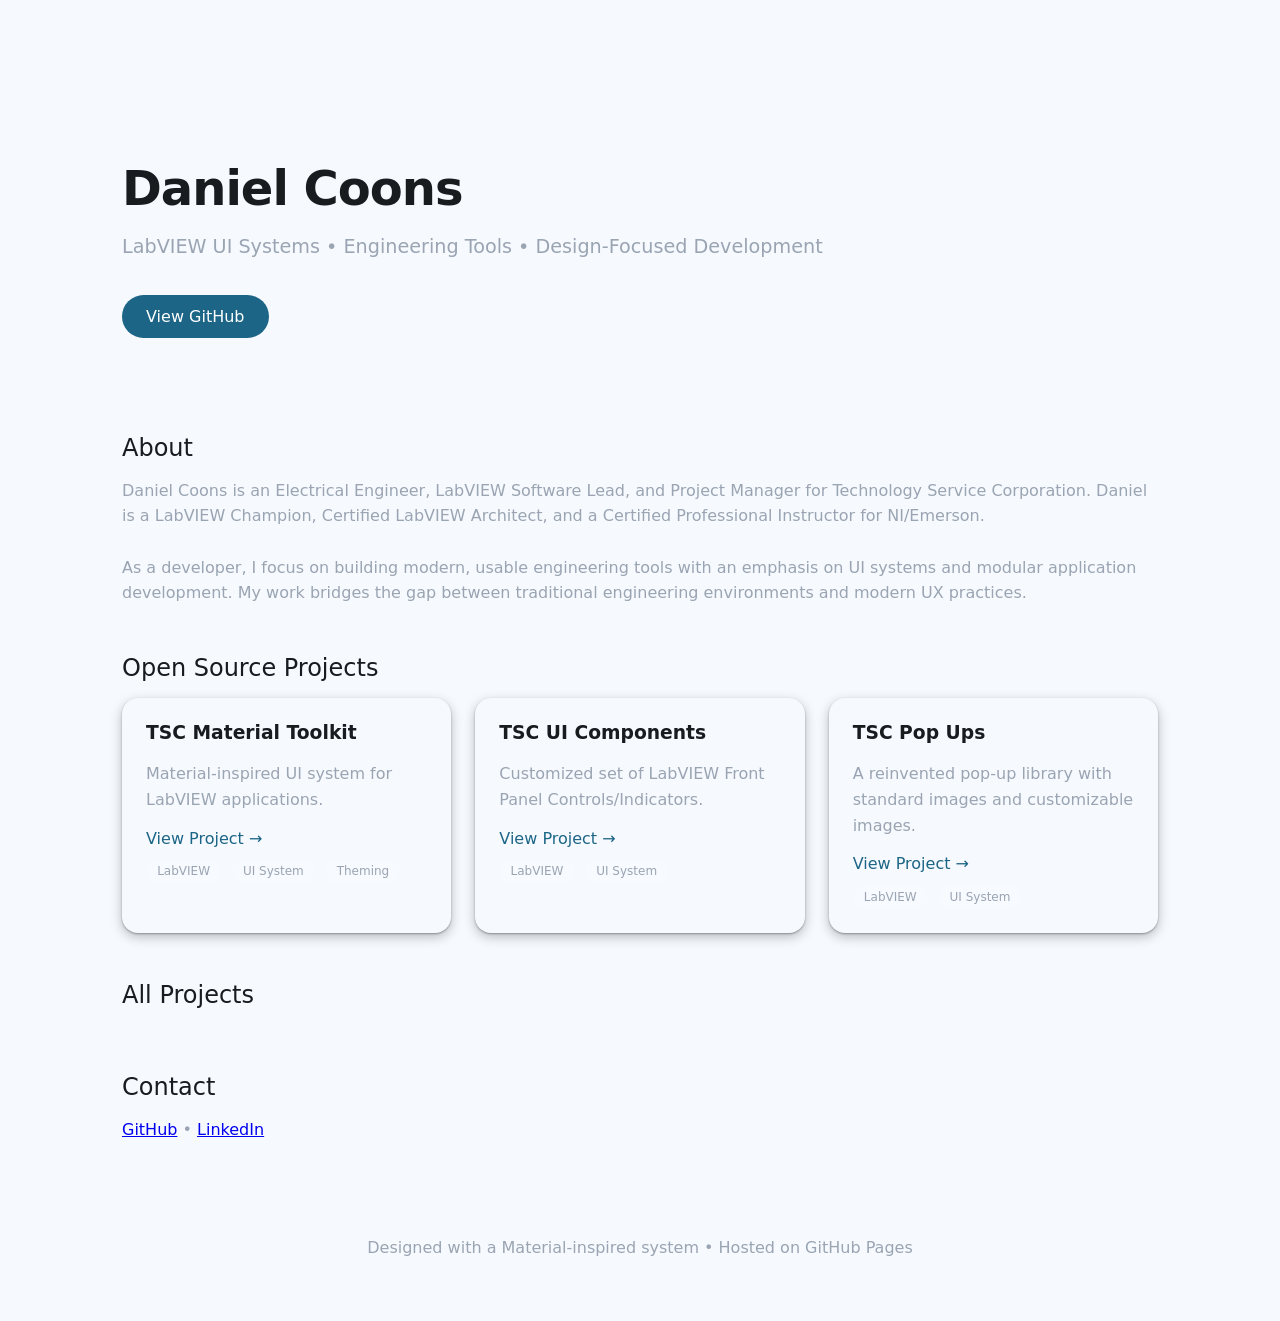
==== index.html @ a444a36c "landing page draft one" ====
<!DOCTYPE html>
<html lang="en">
<head>
  <meta charset="UTF-8" />
  <meta name="viewport" content="width=device-width, initial-scale=1.0"/>

  <title>Daniel Coons | Engineering Portfolio</title>

  <link rel="stylesheet" href="assets/css/style.css"/>
</head>
<body>
  <div class="container">

    <!-- HERO -->
    <section class="hero">
      <h1>Daniel Coons</h1>
      <p>LabVIEW UI Systems • Engineering Tools • Design-Focused Development</p>

      <div class="cta">
        <a class="button" href="https://github.com/danielcoons">View GitHub</a>
      </div>
    </section>

    <!-- ABOUT -->
    <section>
      <h2>About</h2>
      <p>
        Daniel Coons is an Electrical Engineer, LabVIEW Software Lead, and Project Manager for Technology Service Corporation.
        Daniel is a LabVIEW Champion, Certified LabVIEW Architect, and a Certified Professional Instructor for NI/Emerson.
      </br></br>
        As a developer, I focus on building modern, usable engineering tools with an emphasis on UI systems and modular application development.
        My work bridges the gap between traditional engineering environments and modern UX practices.
      </p>
    </section>

    <!-- FEATURED -->
    <section>
      <h2>Open Source Projects</h2>

      <div class="grid">

        <div class="card">
          <h3>TSC Material Toolkit</h3>
          <p>Material-inspired UI system for LabVIEW applications.</p>
          <a href="https://github.com/danielcoons/tsc-material-theme">View Project →</a>

          <div class="tags">
            <span class="chip">LabVIEW</span>
            <span class="chip">UI System</span>
            <span class="chip">Theming</span>
          </div>
        </div>

        <div class="card">
          <h3>TSC UI Components</h3>
          <p>Customized set of LabVIEW Front Panel Controls/Indicators.</p>
          <a href="https://github.com/danielcoons/tsc-ui-components">View Project →</a>

          <div class="tags">
            <span class="chip">LabVIEW</span>
            <span class="chip">UI System</span>
          </div>
        </div>

        <div class="card">
          <h3>TSC Pop Ups</h3>
          <p>A reinvented pop-up library with standard images and customizable images.</p>
          <a href="https://github.com/danielcoons/tsc-pop-up">View Project →</a>

          <div class="tags">
            <span class="chip">LabVIEW</span>
            <span class="chip">UI System</span>
          </div>
        </div>


      </div>
    </section>

    <!-- ALL REPOS -->
    <section>
      <h2>All Projects</h2>
      <div id="repos" class="grid"></div>
    </section>

    <!-- CONTACT -->
    <section>
      <h2>Contact</h2>
      <p>
        <a href="https://github.com/danielcoons">GitHub</a> •
        <a href="https://linkedin.com/in/danielcoons">LinkedIn</a>
      </p>
    </section>

    <footer>
      Designed with a Material-inspired system • Hosted on GitHub Pages
    </footer>

  </div>

  <!-- GitHub API -->
  <script src="assets/js/index.js" />

</body>
</html>
---- assets/css/style.css ----
:root {
      --primary: #1C6586;
      --onPrimary: #FFFFFF;

      --background: #F6FAFE;
      --surface: #F6FAFE;
      --surface-2: #DCE3E9;

      --text: #181C1F;
      --text-muted: #9aa4b2;

      --radius: 16px;
      --transition: 0.25s ease;
    }

    * {
      box-sizing: border-box;
    }

    body {
      margin: 0;
      font-family: system-ui, -apple-system, "Segoe UI", Roboto, sans-serif;
      background: var(--background);
      color: var(--text);
    }

    .container {
      max-width: 1100px;
      margin: auto;
      padding: 2rem;
    }

    /* HERO */

    .hero {
      padding: 5rem 0 3rem;
    }

    .hero h1 {
      font-size: 3rem;
      margin: 0;
      letter-spacing: -1px;
    }

    .hero p {
      margin-top: 1rem;
      font-size: 1.2rem;
      color: var(--text-muted);
    }

    .cta {
      margin-top: 2rem;
    }

    .button {
      display: inline-block;
      padding: 0.75rem 1.5rem;
      background: var(--primary);
      color: var(--onPrimary);
      border-radius: 999px;
      text-decoration: none;
      font-weight: 500;
      transition: var(--transition);
    }

    .button:hover {
      transform: translateY(-2px);
      box-shadow: 0 6px 20px rgba(0,0,0,0.4);
    }

    /* SECTIONS */

    section {
      margin-top: 3rem;
    }

    h2 {
      margin-bottom: 1rem;
      font-weight: 500;
    }

    p {
      color: var(--text-muted);
      line-height: 1.6;
    }

    /* CARD GRID */

    .grid {
      display: grid;
      grid-template-columns: repeat(auto-fit, minmax(260px, 1fr));
      gap: 1.5rem;
    }

    /* MATERIAL CARD */

    .card {
      background: var(--surface);
      padding: 1.5rem;
      border-radius: var(--radius);
      transition: var(--transition);
      box-shadow:
        0 1px 2px rgba(0,0,0,0.3),
        0 4px 12px rgba(0,0,0,0.25);
    }

    .card:hover {
      background: var(--surface-2);
      transform: translateY(-4px);
      box-shadow:
        0 6px 20px rgba(0,0,0,0.45);
    }

    .card h3 {
      margin-top: 0;
    }

    .card a {
      color: var(--primary);
      text-decoration: none;
      font-weight: 500;
    }

    .tags {
      margin-top: 0.75rem;
      font-size: 0.8rem;
      color: var(--text-muted);
    }

    /* CHIPS */

    .chip {
      display: inline-block;
      padding: 0.3rem 0.7rem;
      border-radius: 999px;
      background: rgba(255,255,255,0.08);
      margin-right: 0.4rem;
      font-size: 0.75rem;
    }

    /* FOOTER */

    footer {
      margin-top: 4rem;
      padding: 2rem 0;
      text-align: center;
      color: var(--text-muted);
    }

    /* Dark mode */
@media (prefers-color-scheme: dark) {
  :root {
      --primary: #6750a4;
      --onPrimary: #ffffff;

      --background: #0b0f14;
      --surface: #121821;
      --surface-2: #1a2230;

      --text: #e6edf3;
      --text-muted: #9aa4b2;
  }
}
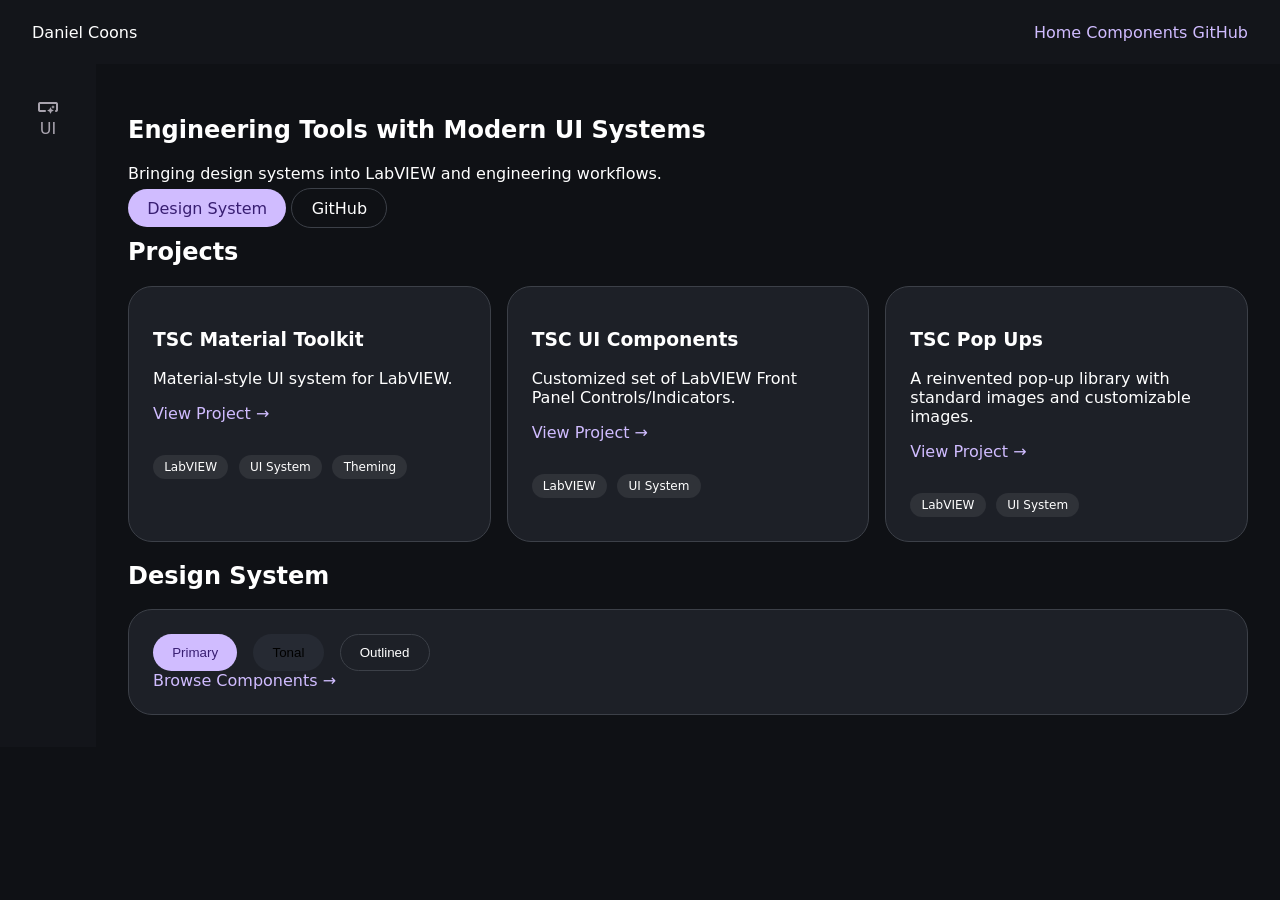
==== commit f7a5529d: "style updates for subpages" ====
--- a/index.html
+++ b/index.html
@@ -1,72 +1,75 @@
 <!DOCTYPE html>
 <html lang="en">
 <head>
-  <meta charset="UTF-8" />
-  <meta name="viewport" content="width=device-width, initial-scale=1.0"/>
+  <meta charset="UTF-8">
+  <title>Daniel Coons | Engineering Systems</title>
 
-  <title>Daniel Coons | Engineering Portfolio</title>
+  <link rel="stylesheet" href="./assets/css/styles.css">
+  <link href="https://fonts.googleapis.com/css2?family=Material+Symbols+Rounded" rel="stylesheet" />
+</head>
 
-  <link rel="stylesheet" href="assets/css/style.css"/>
-</head>
 <body>
-  <div class="container">
+
+<header class="top-bar">
+  <span class="title">Daniel Coons</span>
+  <nav>
+    <a href="./index.html">Home</a>
+    <a href="./components/buttons.html">Components</a>
+    <a href="https://github.com/danielcoons">GitHub</a>
+  </nav>
+</header>
+
+<div class="app">
+
+  <aside class="nav-rail">
+    <a href="./components/buttons.html" class="nav-item">
+      <span class="material-symbols-rounded">smart_button</span>
+      <span class="label">UI</span>
+    </a>
+  </aside>
+
+  <main class="content">
 
     <!-- HERO -->
     <section class="hero">
-      <h1>Daniel Coons</h1>
-      <p>LabVIEW UI Systems • Engineering Tools • Design-Focused Development</p>
+      <h1>Engineering Tools with Modern UI Systems</h1>
+      <p>Bringing design systems into LabVIEW and engineering workflows.</p>
 
-      <div class="cta">
-        <a class="button" href="https://github.com/danielcoons">View GitHub</a>
+      <div class="cta-row">
+        <a href="./components/buttons.html" class="btn filled">Design System</a>
+        <a href="https://github.com/danielcoons" class="btn outlined">GitHub</a>
       </div>
     </section>
 
-    <!-- ABOUT -->
+    <!-- PROJECTS -->
     <section>
-      <h2>About</h2>
-      <p>
-        Daniel Coons is an Electrical Engineer, LabVIEW Software Lead, and Project Manager for Technology Service Corporation.
-        Daniel is a LabVIEW Champion, Certified LabVIEW Architect, and a Certified Professional Instructor for NI/Emerson.
-      </br></br>
-        As a developer, I focus on building modern, usable engineering tools with an emphasis on UI systems and modular application development.
-        My work bridges the gap between traditional engineering environments and modern UX practices.
-      </p>
-    </section>
-
-    <!-- FEATURED -->
-    <section>
-      <h2>Open Source Projects</h2>
+      <h2>Projects</h2>
 
       <div class="grid">
 
         <div class="card">
           <h3>TSC Material Toolkit</h3>
-          <p>Material-inspired UI system for LabVIEW applications.</p>
-          <a href="https://github.com/danielcoons/tsc-material-theme">View Project →</a>
-
-          <div class="tags">
+          <p>Material-style UI system for LabVIEW.</p>
+          <a href="./projects/sample-project.html">View Project →</a>
+                    <div class="tags">
             <span class="chip">LabVIEW</span>
             <span class="chip">UI System</span>
             <span class="chip">Theming</span>
           </div>
         </div>
-
         <div class="card">
           <h3>TSC UI Components</h3>
           <p>Customized set of LabVIEW Front Panel Controls/Indicators.</p>
           <a href="https://github.com/danielcoons/tsc-ui-components">View Project →</a>
-
           <div class="tags">
             <span class="chip">LabVIEW</span>
             <span class="chip">UI System</span>
           </div>
         </div>
-
         <div class="card">
           <h3>TSC Pop Ups</h3>
           <p>A reinvented pop-up library with standard images and customizable images.</p>
           <a href="https://github.com/danielcoons/tsc-pop-up">View Project →</a>
-
           <div class="tags">
             <span class="chip">LabVIEW</span>
             <span class="chip">UI System</span>
@@ -77,29 +80,26 @@
       </div>
     </section>
 
-    <!-- ALL REPOS -->
+    <!-- DESIGN SYSTEM PREVIEW -->
     <section>
-      <h2>All Projects</h2>
-      <div id="repos" class="grid"></div>
+      <h2>Design System</h2>
+
+      <div class="card">
+        <div class="demo-row">
+          <button class="btn filled">Primary</button>
+          <button class="btn tonal">Tonal</button>
+          <button class="btn outlined">Outlined</button>
+        </div>
+
+        <a href="./components/buttons.html">Browse Components →</a>
+      </div>
     </section>
 
-    <!-- CONTACT -->
-    <section>
-      <h2>Contact</h2>
-      <p>
-        <a href="https://github.com/danielcoons">GitHub</a> •
-        <a href="https://linkedin.com/in/danielcoons">LinkedIn</a>
-      </p>
-    </section>
+  </main>
 
-    <footer>
-      Designed with a Material-inspired system • Hosted on GitHub Pages
-    </footer>
+</div>
 
-  </div>
-
-  <!-- GitHub API -->
-  <script src="assets/js/index.js" />
+<script src="./assets/js/main.js"></script>
 
 </body>
 </html>
--- a/assets/css/styles.css
+++ b/assets/css/styles.css
@@ -0,0 +1,208 @@
+:root {
+  --primary: #d0bcff;
+  --on-primary: #381e72;
+
+  --background: #0f1115;
+  --surface: #13151a;
+  --surface-container: #1d2027;
+  --surface-container-high: #262a33;
+
+  --outline: #3c4048;
+
+  --radius: 24px;
+}
+
+body {
+  margin: 0;
+  font-family: system-ui;
+  background: var(--background);
+  color: white;
+}
+
+/* TOP BAR */
+
+.top-bar {
+  height: 64px;
+  display: flex;
+  align-items: center;
+  justify-content: space-between;
+  padding: 0 2rem;
+  background: var(--surface);
+}
+
+/* LAYOUT */
+
+.app {
+  display: flex;
+}
+
+/* NAV RAIL */
+
+.nav-rail {
+  width: 96px;
+  background: var(--surface);
+  display: flex;
+  flex-direction: column;
+  align-items: center;
+  padding-top: 1rem;
+}
+
+.nav-item {
+  width: 72px;
+  height: 72px;
+  display: flex;
+  flex-direction: column;
+  align-items: center;
+  justify-content: center;
+  text-decoration: none;
+  color: #aaa;
+}
+
+.nav-item.active {
+  color: var(--primary);
+}
+
+/* CONTENT */
+
+.content {
+  flex: 1;
+  padding: 2rem;
+}
+
+/* HERO */
+
+.hero {
+  max-width: 600px;
+}
+
+/* GRID */
+
+.grid {
+  display: grid;
+  grid-template-columns: repeat(auto-fit, minmax(250px, 1fr));
+  gap: 1rem;
+}
+
+/* CARD */
+
+.card {
+  background: var(--surface-container);
+  padding: 1.5rem;
+  border-radius: var(--radius);
+  border: 1px solid var(--outline);
+}
+
+.tags {
+    margin-top: 2rem;
+    font-size: 0.8rem;
+    color: var(--text-muted);
+}
+/* CHIPS */
+.chip {
+    display: inline-block;
+    padding: 0.3rem 0.7rem;
+    border-radius: 999px;
+    background: rgba(255,255,255,0.08);
+    margin-right: 0.4rem;
+    font-size: 0.75rem;
+}
+
+/* BUTTONS */
+
+.btn {
+  padding: 0.6rem 1.2rem;
+  border-radius: 999px;
+  border: none;
+  cursor: pointer;
+}
+
+.btn.filled {
+  background: var(--primary);
+  color: var(--on-primary);
+}
+
+.btn.tonal {
+  background: var(--surface-container-high);
+}
+
+.btn.outlined {
+  border: 1px solid var(--outline);
+  background: transparent;
+  color: white;
+}
+
+.btn.text {
+  background: none;
+  color: var(--primary);
+}
+
+/* DEMO */
+
+.demo-row {
+  display: flex;
+  gap: 1rem;
+}
+
+/* COMPONENT BLOCK */
+
+.component-block {
+  background: var(--surface-container);
+  padding: 1.5rem;
+  border-radius: var(--radius);
+  margin-top: 1rem;
+}
+
+/* PROJECT */
+
+.project-section {
+  margin-top: 2rem;
+}
+
+/* =========================
+   MATERIAL 3 LINKS
+========================= */
+
+a {
+  color: var(--primary);
+  text-decoration: none;
+  font-weight: 500;
+  transition: color 0.2s ease, opacity 0.2s ease;
+}
+
+/* Hover state */
+a:hover {
+  color: #e0d4ff;
+  text-decoration: underline;
+  text-underline-offset: 3px;
+}
+
+/* Active / click state */
+a:active {
+  opacity: 0.7;
+}
+
+/* Visited links (keeps things consistent in dark UI) */
+a:visited {
+  color: var(--primary);
+  opacity: 0.9;
+}
+
+/* =========================
+   NAV LINKS (override general link styling)
+========================= */
+
+.nav-item {
+  color: #a8a3ae;
+  text-decoration: none;
+}
+
+.nav-item:hover {
+  color: white;
+  text-decoration: none;
+}
+
+/* Active nav state */
+.nav-item.active {
+  color: var(--primary);
+}
+
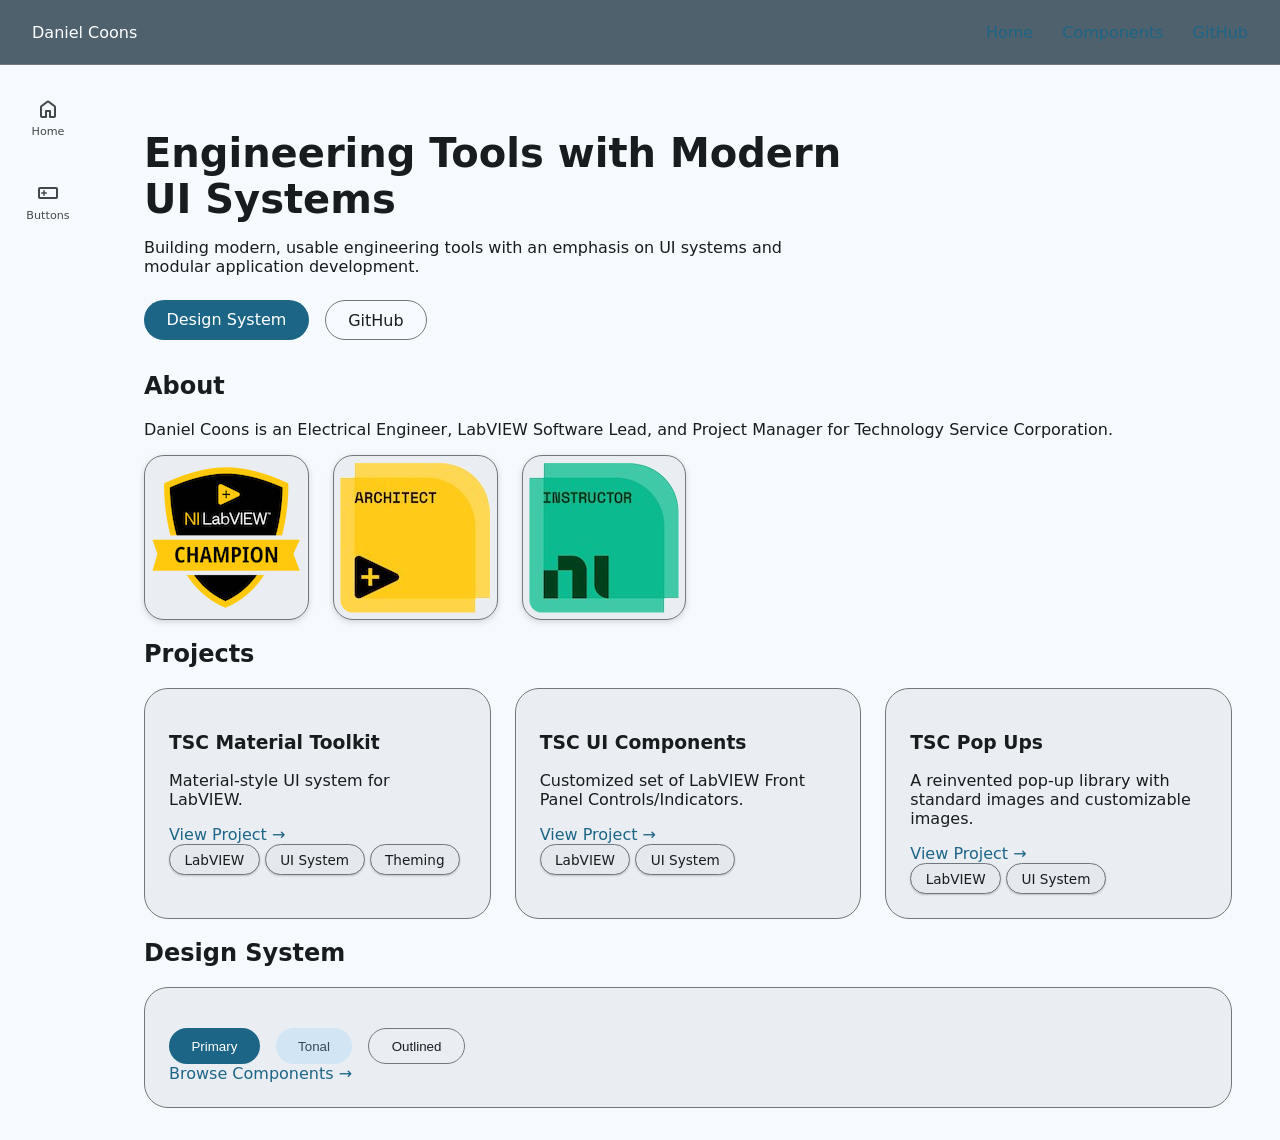
==== commit 0c7190a7: "updated content at high-level" ====
--- a/index.html
+++ b/index.html
@@ -22,9 +22,15 @@
 <div class="app">
 
   <aside class="nav-rail">
+
+    <a href="./index.html" class="nav-item">
+      <span class="material-symbols-rounded">home</span>
+      <span class="label">Home</span>
+    </a>
+
     <a href="./components/buttons.html" class="nav-item">
-      <span class="material-symbols-rounded">smart_button</span>
-      <span class="label">UI</span>
+      <span class="material-symbols-rounded">buttons_alt</span>
+      <span class="label">Buttons</span>
     </a>
   </aside>
 
@@ -33,11 +39,24 @@
     <!-- HERO -->
     <section class="hero">
       <h1>Engineering Tools with Modern UI Systems</h1>
-      <p>Bringing design systems into LabVIEW and engineering workflows.</p>
+      <p>Building modern, usable engineering tools with an emphasis on UI systems and modular application development.</p>
 
       <div class="cta-row">
         <a href="./components/buttons.html" class="btn filled">Design System</a>
         <a href="https://github.com/danielcoons" class="btn outlined">GitHub</a>
+      </div>
+    </section>
+    <!-- ABOUT -->    
+    <section>
+      <h2>About</h2>
+      <p>
+        Daniel Coons is an Electrical Engineer, LabVIEW Software Lead, and Project Manager for Technology Service Corporation.
+      </p>  
+      
+      <div class="credential-row">
+        <img src="./assets/images/labview-champion.png" alt="LabVIEW Champion" class="credential-image">
+        <img src="./assets/images/certified-labview-architect.png" alt="Certified LabVIEW Architect" class="credential-image">
+        <img src="./assets/images/ni-certified-professional-instructor.png" alt="NI Certified Professional Instructor" class="credential-image">
       </div>
     </section>
 
--- a/assets/css/styles.css
+++ b/assets/css/styles.css
@@ -1,25 +1,130 @@
+/* =========================
+   MATERIAL THEME (AUTO LIGHT/DARK)
+========================= */
+
+/* LIGHT THEME */
 :root {
-  --primary: #d0bcff;
-  --on-primary: #381e72;
-
-  --background: #0f1115;
-  --surface: #13151a;
-  --surface-container: #1d2027;
-  --surface-container-high: #262a33;
-
-  --outline: #3c4048;
-
+
+  /* Primary */
+  --primary: #1C6586;
+  --on-primary: #FFFFFF;
+  --primary-container: #C4E7FF;
+  --on-primary-container: #004C69;
+
+  /* Secondary */
+  --secondary: #4E616D;
+  --on-secondary: #FFFFFF;
+  --secondary-container: #D1E5F4;
+  --on-secondary-container: #374955;
+
+  /* Tertiary */
+  --tertiary: #586421;
+  --on-tertiary: #FFFFFF;
+
+  /* Background / Surface */
+  --background: #F6FAFE;
+  --on-background: #181C1F;
+
+  --surface: #F6FAFE;
+  --on-surface: #181C1F;
+
+  --surface-variant: #DCE3E9;
+  --on-surface-variant: #41484D;
+
+  --surface-container: #EAEEF3;
+  --surface-container-high: #E5E8ED;
+
+  /* Outline */
+  --outline: #71787D;
+
+  /* Shape */
   --radius: 24px;
-}
+
+  /* Motion */
+  --transition: 0.2s cubic-bezier(0.2, 0, 0, 1);
+}
+
+/* DARK THEME */
+@media (prefers-color-scheme: dark) {
+  :root {
+
+    --primary: #90CEF3;
+    --on-primary: #00354A;
+    --primary-container: #004C69;
+    --on-primary-container: #C4E7FF;
+
+    --secondary: #B5C9D7;
+    --on-secondary: #20333E;
+    --secondary-container: #374955;
+    --on-secondary-container: #D1E5F4;
+
+    --tertiary: #BFCE7E;
+    --on-tertiary: #2B3400;
+
+    --background: #0F1417;
+    --on-background: #DFE3E7;
+
+    --surface: #0F1417;
+    --on-surface: #DFE3E7;
+
+    --surface-variant: #41484D;
+    --on-surface-variant: #C0C7CD;
+
+    --surface-container: #1C2023;
+    --surface-container-high: #262B2E;
+
+    --outline: #8B9297;
+  }
+}
+
+/* =========================
+   BASE
+========================= */
 
 body {
   margin: 0;
-  font-family: system-ui;
+  font-family: system-ui, -apple-system, sans-serif;
   background: var(--background);
-  color: white;
-}
-
-/* TOP BAR */
+  color: var(--on-background);
+}
+
+/* =========================
+   LINKS
+========================= */
+
+a {
+  color: var(--primary);
+  text-decoration: none;
+  font-weight: 500;
+  position: relative;
+  transition: color var(--transition);
+}
+
+a:hover {
+  color: var(--on-primary-container);
+}
+
+/* Underline animation */
+a::after {
+  content: "";
+  position: absolute;
+  left: 0;
+  bottom: -2px;
+  width: 100%;
+  height: 1px;
+  background: var(--primary);
+  transform: scaleX(0);
+  transform-origin: left;
+  transition: transform var(--transition);
+}
+
+a:hover::after {
+  transform: scaleX(1);
+}
+
+/* =========================
+   TOP BAR
+========================= */
 
 .top-bar {
   height: 64px;
@@ -27,16 +132,26 @@
   align-items: center;
   justify-content: space-between;
   padding: 0 2rem;
-  background: var(--surface);
-}
-
-/* LAYOUT */
+  background: var(--secondary);
+  color: var(--on-secondary);
+  border-bottom: 1px solid var(--outline);
+}
+
+.top-bar nav a {
+  margin-left: 1.5rem;
+}
+
+/* =========================
+   LAYOUT
+========================= */
 
 .app {
   display: flex;
 }
 
-/* NAV RAIL */
+/* =========================
+   NAV RAIL
+========================= */
 
 .nav-rail {
   width: 96px;
@@ -45,164 +160,325 @@
   flex-direction: column;
   align-items: center;
   padding-top: 1rem;
+  gap: 0.75rem;
 }
 
 .nav-item {
   width: 72px;
   height: 72px;
+  border-radius: 24px;
   display: flex;
   flex-direction: column;
   align-items: center;
   justify-content: center;
   text-decoration: none;
-  color: #aaa;
+  color: var(--on-surface-variant);
+  position: relative;
+  transition: var(--transition);
+}
+
+.nav-item:hover {
+  color: var(--on-surface);
 }
 
 .nav-item.active {
-  color: var(--primary);
-}
-
-/* CONTENT */
+  color: var(--on-primary);
+}
+
+.nav-item.active::before {
+  content: "";
+  position: absolute;
+  width: 56px;
+  height: 32px;
+  border-radius: 999px;
+  background: var(--primary);
+  z-index: -1;
+}
+
+/* ICONS */
+
+.material-symbols-rounded {
+  font-size: 24px;
+  line-height: 1;
+}
+
+/* LABEL */
+
+.nav-item .label {
+  font-size: 0.7rem;
+  margin-top: 4px;
+}
+
+/* =========================
+   CONTENT
+========================= */
 
 .content {
   flex: 1;
-  padding: 2rem;
-}
-
-/* HERO */
+  padding: 2rem 3rem;
+}
+
+/* =========================
+   HERO
+========================= */
 
 .hero {
-  max-width: 600px;
-}
-
-/* GRID */
+  max-width: 700px;
+  margin-bottom: 2rem;
+}
+
+.hero h1 {
+  font-size: 2.5rem;
+  margin-bottom: 1rem;
+}
+
+/* =========================
+   GRID
+========================= */
 
 .grid {
   display: grid;
-  grid-template-columns: repeat(auto-fit, minmax(250px, 1fr));
-  gap: 1rem;
-}
-
-/* CARD */
+  grid-template-columns: repeat(auto-fit, minmax(260px, 1fr));
+  gap: 1.5rem;
+}
+
+/* =========================
+   CARDS
+========================= */
 
 .card {
   background: var(--surface-container);
+  border: 1px solid var(--outline);
+  border-radius: var(--radius);
   padding: 1.5rem;
-  border-radius: var(--radius);
-  border: 1px solid var(--outline);
-}
-
-.tags {
-    margin-top: 2rem;
-    font-size: 0.8rem;
-    color: var(--text-muted);
-}
-/* CHIPS */
+  transition: var(--transition);
+}
+
+.card:hover {
+  background: var(--surface-container-high);
+}
+
+/* =========================
+   CHIPS (FLOATING / M3 STYLE)
+========================= */
+
 .chip {
-    display: inline-block;
-    padding: 0.3rem 0.7rem;
-    border-radius: 999px;
-    background: rgba(255,255,255,0.08);
-    margin-right: 0.4rem;
-    font-size: 0.75rem;
-}
-
-/* BUTTONS */
+  display: inline-flex;
+  align-items: center;
+  gap: 0.4rem;
+
+  padding: 0.4rem 0.9rem;
+  border-radius: 999px;
+
+  background: var(--surface-container-high);
+  color: var(--on-surface);
+
+  border: 1px solid var(--outline);
+
+  font-size: 0.85rem;
+  font-weight: 500;
+
+  cursor: default;
+
+  /* FLOAT BASE */
+  box-shadow: 0 1px 2px rgba(0,0,0,0.2);
+
+  transition:
+    transform var(--transition),
+    box-shadow var(--transition),
+    background var(--transition);
+}
+
+/* HOVER = LIFT */
+.chip:hover {
+  transform: translateY(-2px);
+
+  box-shadow:
+    0 4px 10px rgba(0,0,0,0.25),
+    0 1px 3px rgba(0,0,0,0.2);
+}
+
+/* ACTIVE (pressed) */
+.chip:active {
+  transform: translateY(0);
+
+  box-shadow: 0 1px 2px rgba(0,0,0,0.2);
+}
+
+/* SELECTED CHIP */
+
+.chip.selected {
+  background: var(--primary-container);
+  color: var(--on-primary-container);
+  border: none;
+
+  box-shadow: 0 2px 6px rgba(0,0,0,0.25);
+}
+
+.chip.selected:hover {
+  box-shadow:
+    0 6px 14px rgba(0,0,0,0.3),
+    0 2px 6px rgba(0,0,0,0.2);
+}
+
+
+/* =========================
+   BUTTONS (M3 STYLE)
+========================= */
 
 .btn {
-  padding: 0.6rem 1.2rem;
   border-radius: 999px;
+  padding: 0.6rem 1.4rem;
   border: none;
   cursor: pointer;
-}
-
+  font-weight: 500;
+  position: relative;
+  overflow: hidden;
+}
+
+/* Filled */
 .btn.filled {
   background: var(--primary);
   color: var(--on-primary);
 }
 
+/* Tonal */
 .btn.tonal {
-  background: var(--surface-container-high);
-}
-
+  background: var(--secondary-container);
+  color: var(--on-secondary-container);
+}
+
+/* Outlined */
 .btn.outlined {
   border: 1px solid var(--outline);
   background: transparent;
-  color: white;
-}
-
+  color: var(--on-surface);
+}
+
+/* Text */
 .btn.text {
-  background: none;
+  background: transparent;
   color: var(--primary);
 }
 
-/* DEMO */
+/* Hover state layer */
+.btn::after {
+  content: "";
+  position: absolute;
+  inset: 0;
+  background: currentColor;
+  opacity: 0;
+  transition: var(--transition);
+}
+
+.btn:hover::after {
+  opacity: 0.08;
+}
+
+/* =========================
+   DEMO ROW
+========================= */
 
 .demo-row {
   display: flex;
   gap: 1rem;
-}
-
-/* COMPONENT BLOCK */
+  margin-top: 1rem;
+  flex-wrap: wrap;
+}
+
+/* =========================
+   COMPONENT BLOCK
+========================= */
 
 .component-block {
   background: var(--surface-container);
+  border-radius: var(--radius);
   padding: 1.5rem;
-  border-radius: var(--radius);
   margin-top: 1rem;
-}
-
-/* PROJECT */
+  border: 1px solid var(--outline);
+}
+
+/* =========================
+   PROJECT PAGE
+========================= */
+
+.project-hero {
+  margin-bottom: 2rem;
+}
 
 .project-section {
-  margin-top: 2rem;
-}
-
-/* =========================
-   MATERIAL 3 LINKS
-========================= */
-
-a {
-  color: var(--primary);
-  text-decoration: none;
-  font-weight: 500;
-  transition: color 0.2s ease, opacity 0.2s ease;
-}
-
-/* Hover state */
-a:hover {
-  color: #e0d4ff;
-  text-decoration: underline;
-  text-underline-offset: 3px;
-}
-
-/* Active / click state */
-a:active {
-  opacity: 0.7;
-}
-
-/* Visited links (keeps things consistent in dark UI) */
-a:visited {
-  color: var(--primary);
-  opacity: 0.9;
-}
-
-/* =========================
-   NAV LINKS (override general link styling)
-========================= */
-
-.nav-item {
-  color: #a8a3ae;
-  text-decoration: none;
-}
-
-.nav-item:hover {
-  color: white;
-  text-decoration: none;
-}
-
-/* Active nav state */
-.nav-item.active {
-  color: var(--primary);
-}
-
+  margin-top: 2.5rem;
+}
+
+/* =========================
+   CTA ROW
+========================= */
+
+.cta-row {
+  margin-top: 1.5rem;
+  display: flex;
+  gap: 1rem;
+}
+
+/* =========================
+   CODE BLOCKS
+========================= */
+
+pre {
+  background: var(--surface-container-high);
+  padding: 1rem;
+  border-radius: 16px;
+  overflow-x: auto;
+  margin-top: 1rem;
+  border: 1px solid var(--outline);
+}
+/* =========================
+   CREDENTIAL IMAGES
+========================= */
+
+/* Container (wrap your 3 images in this) */
+.credential-row {
+  display: flex;
+  gap: 1.5rem;
+  flex-wrap: wrap;
+  margin-top: 1rem;
+}
+
+/* Image styling */
+.credential-image {
+  width: 150px;
+  height: 150px;
+  object-fit: cover;
+
+  border-radius: 20px;
+
+  background: var(--surface-container);
+  border: 1px solid var(--outline);
+
+  padding: 0.4rem;
+
+  /* subtle elevation */
+  box-shadow: 0 2px 6px rgba(0,0,0,0.15);
+
+  transition:
+    transform var(--transition),
+    box-shadow var(--transition),
+    border-color var(--transition);
+}
+
+/* Hover = lift */
+.credential-image:hover {
+  transform: translateY(-4px);
+
+  box-shadow:
+    0 8px 18px rgba(0,0,0,0.25),
+    0 2px 6px rgba(0,0,0,0.2);
+
+  border-color: var(--primary);
+}
+
+/* Optional: focus (keyboard accessibility) */
+.credential-image:focus {
+  outline: 2px solid var(--primary);
+  outline-offset: 2px;
+}
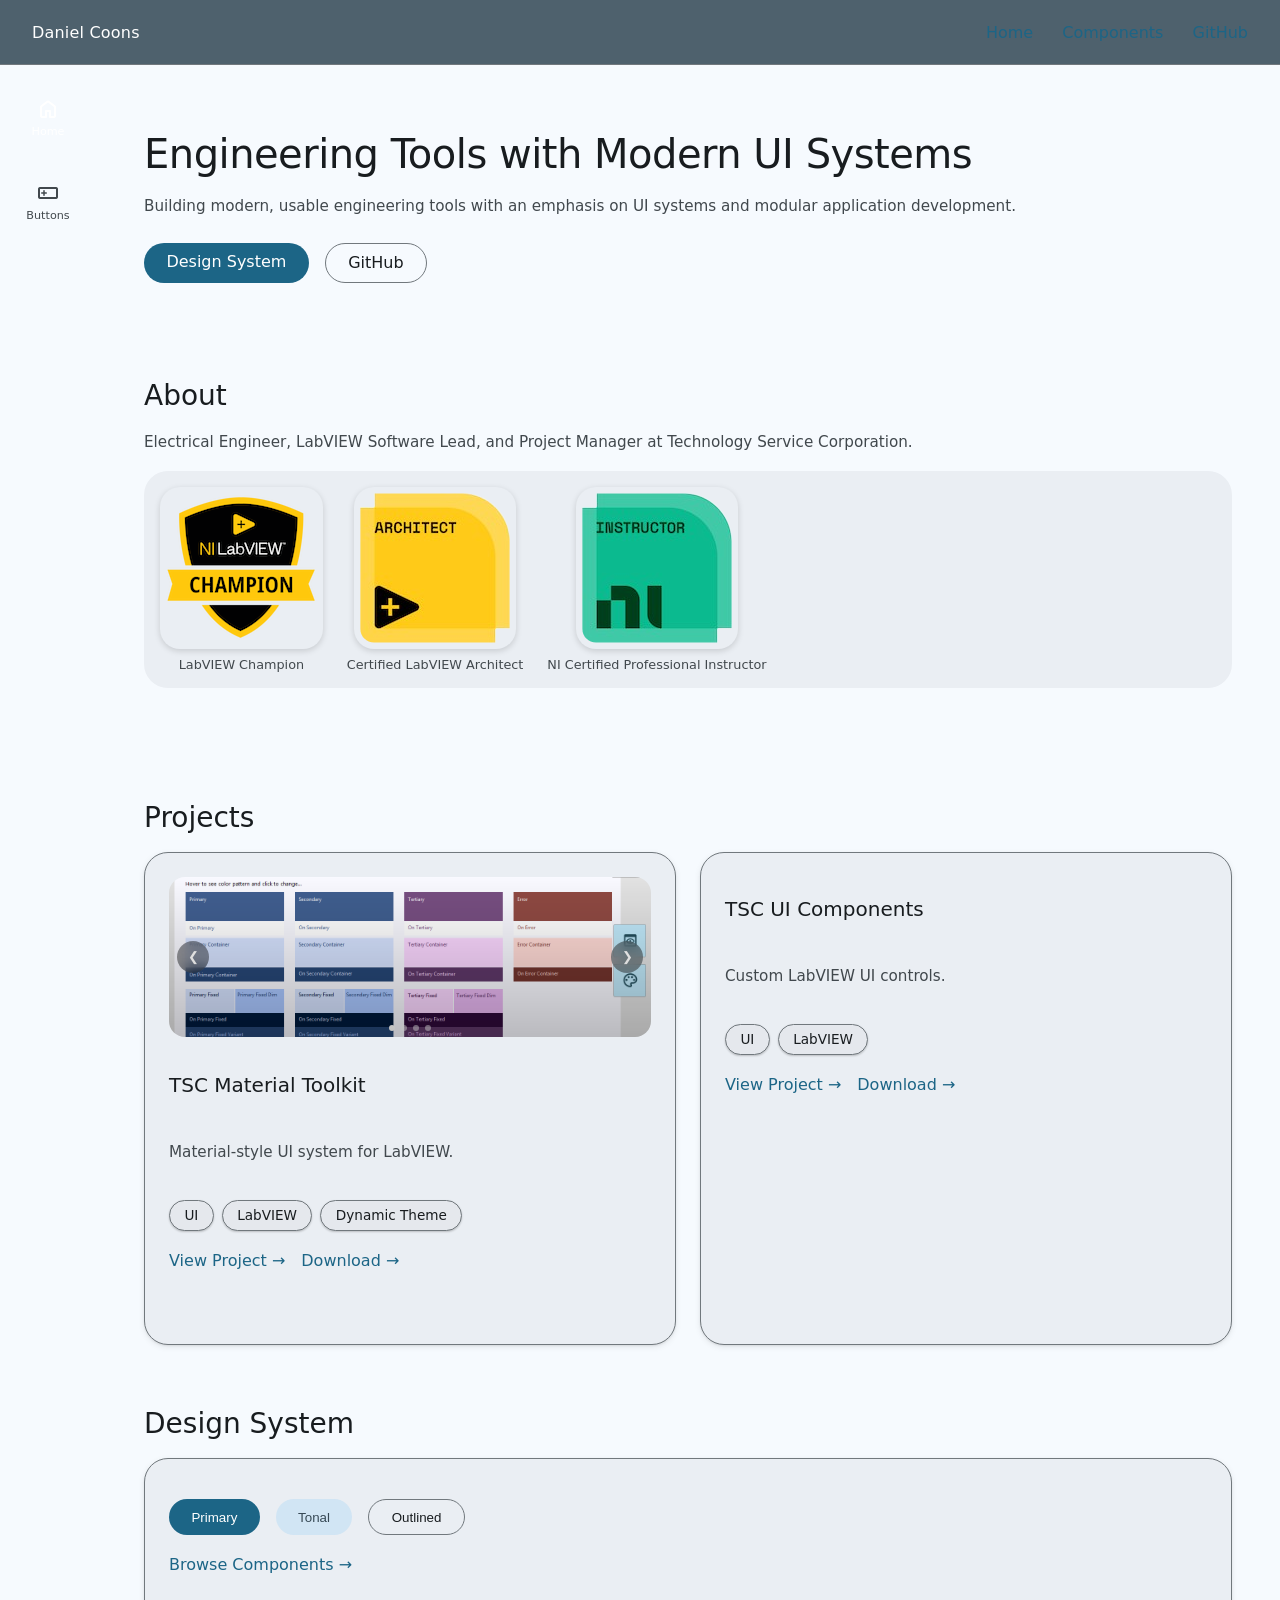
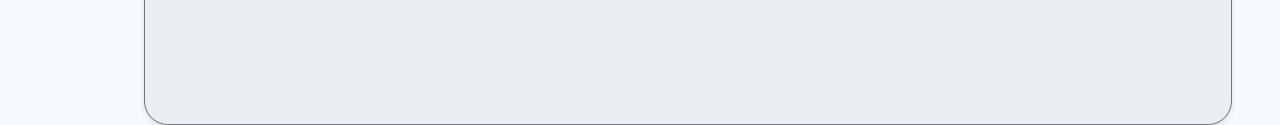
==== commit bf7bd14f: "handling with carousel images now" ====
--- a/index.html
+++ b/index.html
@@ -22,8 +22,7 @@
 <div class="app">
 
   <aside class="nav-rail">
-
-    <a href="./index.html" class="nav-item">
+    <a href="./index.html" class="nav-item active">
       <span class="material-symbols-rounded">home</span>
       <span class="label">Home</span>
     </a>
@@ -37,7 +36,7 @@
   <main class="content">
 
     <!-- HERO -->
-    <section class="hero">
+    <section class="hero fade-in">
       <h1>Engineering Tools with Modern UI Systems</h1>
       <p>Building modern, usable engineering tools with an emphasis on UI systems and modular application development.</p>
 
@@ -46,17 +45,27 @@
         <a href="https://github.com/danielcoons" class="btn outlined">GitHub</a>
       </div>
     </section>
-    <!-- ABOUT -->    
+
+    <!-- ABOUT -->
     <section>
       <h2>About</h2>
       <p>
-        Daniel Coons is an Electrical Engineer, LabVIEW Software Lead, and Project Manager for Technology Service Corporation.
-      </p>  
-      
-      <div class="credential-row">
-        <img src="./assets/images/labview-champion.png" alt="LabVIEW Champion" class="credential-image">
-        <img src="./assets/images/certified-labview-architect.png" alt="Certified LabVIEW Architect" class="credential-image">
-        <img src="./assets/images/ni-certified-professional-instructor.png" alt="NI Certified Professional Instructor" class="credential-image">
+        Electrical Engineer, LabVIEW Software Lead, and Project Manager at Technology Service Corporation.
+      </p>
+
+      <div class="credential-row fade-in">
+        <div class="credential-item">
+          <img src="./assets/images/labview-champion.png" class="credential-image" loading="lazy">
+          <span>LabVIEW Champion</span>
+        </div>
+        <div class="credential-item">
+          <img src="./assets/images/certified-labview-architect.png" class="credential-image" loading="lazy">
+          <span>Certified LabVIEW Architect</span>
+        </div>
+        <div class="credential-item">
+          <img src="./assets/images/ni-certified-professional-instructor.png" class="credential-image" loading="lazy">
+          <span>NI Certified Professional Instructor</span>
+        </div>
       </div>
     </section>
 
@@ -66,56 +75,79 @@
 
       <div class="grid">
 
-        <div class="card">
-          <h3>TSC Material Toolkit</h3>
-          <p>Material-style UI system for LabVIEW.</p>
-          <a href="./projects/sample-project.html">View Project →</a>
-                    <div class="tags">
-            <span class="chip">LabVIEW</span>
-            <span class="chip">UI System</span>
-            <span class="chip">Theming</span>
+        <!-- CARD -->
+        <div class="card fade-in">
+
+          <div class="carousel">
+            <div class="carousel-track">
+              <img src="./assets/images/project1/1.png" class="carousel-image active" loading="lazy">
+              <img src="./assets/images/project1/2.png" class="carousel-image" loading="lazy">
+              <img src="./assets/images/project1/3.png" class="carousel-image" loading="lazy">
+              <img src="./assets/images/project1/4.png" class="carousel-image" loading="lazy">
+            </div>
+
+            <button class="carousel-btn prev">&#10094;</button>
+            <button class="carousel-btn next">&#10095;</button>
+
+            <div class="carousel-dots"></div>
           </div>
-        </div>
-        <div class="card">
-          <h3>TSC UI Components</h3>
-          <p>Customized set of LabVIEW Front Panel Controls/Indicators.</p>
-          <a href="https://github.com/danielcoons/tsc-ui-components">View Project →</a>
-          <div class="tags">
-            <span class="chip">LabVIEW</span>
-            <span class="chip">UI System</span>
+
+          <div class="card-content">
+            <h3>TSC Material Toolkit</h3>
+            <p>Material-style UI system for LabVIEW.</p>
+
+            <div class="chip-row">
+              <div class="chip">UI</div>
+              <div class="chip">LabVIEW</div>
+              <div class="chip">Dynamic Theme</div>
+            </div>
           </div>
-        </div>
-        <div class="card">
-          <h3>TSC Pop Ups</h3>
-          <p>A reinvented pop-up library with standard images and customizable images.</p>
-          <a href="https://github.com/danielcoons/tsc-pop-up">View Project →</a>
-          <div class="tags">
-            <span class="chip">LabVIEW</span>
-            <span class="chip">UI System</span>
+
+          <div class="card-actions">
+            <a href="#">View Project →</a>
+            <a href="#">Download →</a>
           </div>
         </div>
 
+        <!-- CARD -->
+        <div class="card fade-in">
+          <div class="card-content">
+            <h3>TSC UI Components</h3>
+            <p>Custom LabVIEW UI controls.</p>
+
+            <div class="chip-row">
+              <div class="chip">UI</div>
+              <div class="chip">LabVIEW</div>
+            </div>
+          </div>
+
+          <div class="card-actions">
+            <a href="https://github.com/danielcoons/tsc-ui-components">View Project →</a>
+            <a href="#">Download →</a>
+          </div>
+        </div>
 
       </div>
     </section>
 
-    <!-- DESIGN SYSTEM PREVIEW -->
+    <!-- DESIGN SYSTEM -->
     <section>
       <h2>Design System</h2>
 
-      <div class="card">
+      <div class="card fade-in">
         <div class="demo-row">
           <button class="btn filled">Primary</button>
           <button class="btn tonal">Tonal</button>
           <button class="btn outlined">Outlined</button>
         </div>
 
-        <a href="./components/buttons.html">Browse Components →</a>
+        <div class="card-actions">
+          <a href="./components/buttons.html">Browse Components →</a>
+        </div>
       </div>
     </section>
 
   </main>
-
 </div>
 
 <script src="./assets/js/main.js"></script>
--- a/assets/css/styles.css
+++ b/assets/css/styles.css
@@ -41,7 +41,8 @@
   --radius: 24px;
 
   /* Motion */
-  --transition: 0.2s cubic-bezier(0.2, 0, 0, 1);
+ --transition: 0.18s cubic-bezier(0.2, 0, 0, 1);
+  
 }
 
 /* DARK THEME */
@@ -86,6 +87,77 @@
   font-family: system-ui, -apple-system, sans-serif;
   background: var(--background);
   color: var(--on-background);
+}
+* {
+  transition:
+    background-color var(--transition),
+    color var(--transition),
+    box-shadow var(--transition),
+    transform var(--transition),
+    border-color var(--transition);
+}
+
+/* =========================
+   TYPOGRAPHY (M3 SCALE)
+========================= */
+
+h1 {
+  font-size: 2.75rem;
+  font-weight: 500;
+  line-height: 1.2;
+  letter-spacing: -0.5px;
+}
+
+h2 {
+  font-size: 1.75rem;
+  font-weight: 500;
+  line-height: 1.3;
+}
+
+h3 {
+  font-size: 1.25rem;
+  font-weight: 500;
+}
+
+p {
+  font-size: 0.95rem;
+  line-height: 1.6;
+  color: var(--on-surface-variant);
+}
+
+.title {
+  font-weight: 500;
+  letter-spacing: 0.2px;
+}
+
+
+/* =========================
+   SPACING SYSTEM
+========================= */
+
+section {
+  margin-bottom: 3.5rem;
+}
+
+.card {
+  padding: 1.75rem;
+}
+
+.card-content {
+  gap: 0.6rem;
+}
+
+.chip-row {
+  margin-top: 1rem;
+}
+
+.card-actions {
+  margin-top: 1.5rem;
+}
+
+
+section h2 {
+  margin-bottom: 1rem;
 }
 
 /* =========================
@@ -174,10 +246,11 @@
   text-decoration: none;
   color: var(--on-surface-variant);
   position: relative;
-  transition: var(--transition);
+  transition: all var(--transition);
 }
 
 .nav-item:hover {
+  background: var(--surface-container-high);
   color: var(--on-surface);
 }
 
@@ -186,14 +259,20 @@
 }
 
 .nav-item.active::before {
-  content: "";
-  position: absolute;
   width: 56px;
   height: 32px;
-  border-radius: 999px;
   background: var(--primary);
-  z-index: -1;
-}
+  opacity: 0.9;
+}
+
+.btn {
+  transition: all var(--transition);
+}
+
+.btn:active {
+  transform: scale(0.98);
+}
+
 
 /* ICONS */
 
@@ -212,18 +291,21 @@
 /* =========================
    CONTENT
 ========================= */
-
 .content {
   flex: 1;
   padding: 2rem 3rem;
-}
+
+  display: flex;
+  flex-direction: column;
+  gap: 2.5rem;
+}
+
 
 /* =========================
    HERO
 ========================= */
 
 .hero {
-  max-width: 700px;
   margin-bottom: 2rem;
 }
 
@@ -240,23 +322,92 @@
   display: grid;
   grid-template-columns: repeat(auto-fit, minmax(260px, 1fr));
   gap: 1.5rem;
-}
+    margin-top: 1rem;
+
+  /* KEY LINE */
+  align-items: stretch;
+}
+
 
 /* =========================
    CARDS
 ========================= */
 
 .card {
+  display: flex;
+  flex-direction: column;
+
   background: var(--surface-container);
   border: 1px solid var(--outline);
   border-radius: var(--radius);
   padding: 1.5rem;
+
+  height: 100%; /* ensures full stretch */
   transition: var(--transition);
+
+   position: relative;
+  z-index: 0;
 }
 
 .card:hover {
   background: var(--surface-container-high);
-}
+   z-index: 1;
+}
+/* =========================
+   ELEVATION
+========================= */
+
+.card {
+  box-shadow:
+    0 1px 2px rgba(0,0,0,0.08),
+    0 2px 6px rgba(0,0,0,0.08);
+}
+
+.card:hover {
+  transform: translateY(-6px);
+  box-shadow:
+    0 6px 18px rgba(0,0,0,0.18),
+    0 2px 6px rgba(0,0,0,0.12);
+}
+
+
+.card-actions {
+  margin-top: auto;
+
+  display: flex;
+  gap: 1rem;
+  flex-wrap: wrap;
+}
+
+
+.card-content {
+  display: flex;
+  flex-direction: column;
+  gap: 0.5rem;
+}
+.card:hover {
+  transform: translateY(-4px);
+  box-shadow: 0 10px 24px rgba(0,0,0,0.2);
+}
+
+/* =========================
+   STATE LAYERS
+========================= */
+
+.card::after {
+  content: "";
+  position: absolute;
+  inset: 0;
+  background: currentColor;
+  opacity: 0;
+  pointer-events: none;
+  transition: opacity var(--transition);
+}
+
+.card:hover::after {
+  opacity: 0.03;
+}
+
 
 /* =========================
    CHIPS (FLOATING / M3 STYLE)
@@ -288,6 +439,21 @@
     box-shadow var(--transition),
     background var(--transition);
 }
+
+/* Chips grouped together */
+.chip-row {
+  display: flex;
+  flex-wrap: wrap;
+  gap: 0.5rem;
+
+  margin-top: 0.75rem;
+}
+
+/* Space between chips and link */
+.card-actions {
+  margin-top: 1.25rem;
+}
+
 
 /* HOVER = LIFT */
 .chip:hover {
@@ -453,8 +619,6 @@
   border-radius: 20px;
 
   background: var(--surface-container);
-  border: 1px solid var(--outline);
-
   padding: 0.4rem;
 
   /* subtle elevation */
@@ -482,3 +646,149 @@
   outline: 2px solid var(--primary);
   outline-offset: 2px;
 }
+
+.credential-item {
+  display: flex;
+  flex-direction: column;
+  align-items: center;
+  gap: 0.5rem;
+}
+
+.credential-item span {
+  font-size: 0.8rem;
+  color: var(--on-surface-variant);
+}
+.credential-row {
+  padding: 1rem;
+  background: var(--surface-container);
+  border-radius: var(--radius);
+}
+
+/* =========================
+   CAROUSEL
+========================= */
+
+.carousel {
+  position: relative;
+  width: 100%;
+  height: 160px;
+  border-radius: 16px;
+  overflow: hidden;
+  margin-bottom: 1rem;
+}
+
+/* Images */
+
+.carousel-track {
+  width: 100%;
+  height: 100%;
+  position: relative;
+}
+
+.carousel-image {
+  position: absolute;
+  width: 100%;
+  height: 100%;
+  object-fit: cover;
+  filter: blur(6px);
+
+  opacity: 0;
+  transition: opacity var(--transition);
+}
+
+.carousel-image.active {
+  opacity: 1;
+}
+
+/* Buttons */
+
+.carousel-btn {
+  position: absolute;
+  top: 50%;
+  transform: translateY(-50%);
+
+  background: rgba(0,0,0,0.4);
+  color: white;
+
+  border: none;
+  width: 32px;
+  height: 32px;
+  border-radius: 50%;
+
+  cursor: pointer;
+
+    backdrop-filter: blur(6px);
+  transition: var(--transition);
+}
+
+.carousel-btn.prev {
+  left: 8px;
+}
+
+.carousel-btn.next {
+  right: 8px;
+}
+
+/* Dots */
+
+.carousel-dots {
+  position: absolute;
+  bottom: 6px;
+  width: 100%;
+  display: flex;
+  justify-content: center;
+  gap: 6px;
+}
+
+.carousel-dots span {
+  width: 6px;
+  height: 6px;
+  border-radius: 50%;
+  background: rgba(255,255,255,0.5);
+  cursor: pointer;
+}
+
+.carousel-dots span.active {
+  background: white;
+}
+
+.carousel::after {
+  content: "";
+  position: absolute;
+  inset: 0;
+  background: linear-gradient(to bottom, transparent, rgba(0,0,0,0.25));
+pointer-events: none; /* 🔥 allows clicks through */
+}
+
+.carousel-image.loaded {
+  filter: blur(0);
+}
+
+.carousel-btn:hover {
+  transform: translateY(-50%) scale(1.1);
+  background: rgba(0,0,0,0.6);
+}
+/* =========================
+   SECTION SPACING
+========================= */
+
+section {
+  margin-bottom: 3rem;
+}
+
+/* =========================
+   FADE / SLIDE IN
+========================= */
+
+.fade-in {
+  opacity: 0;
+  transform: translateY(12px);
+  animation: fadeIn 0.5s ease forwards;
+}
+
+@keyframes fadeIn {
+  to {
+    opacity: 1;
+    transform: translateY(0);
+  }
+}
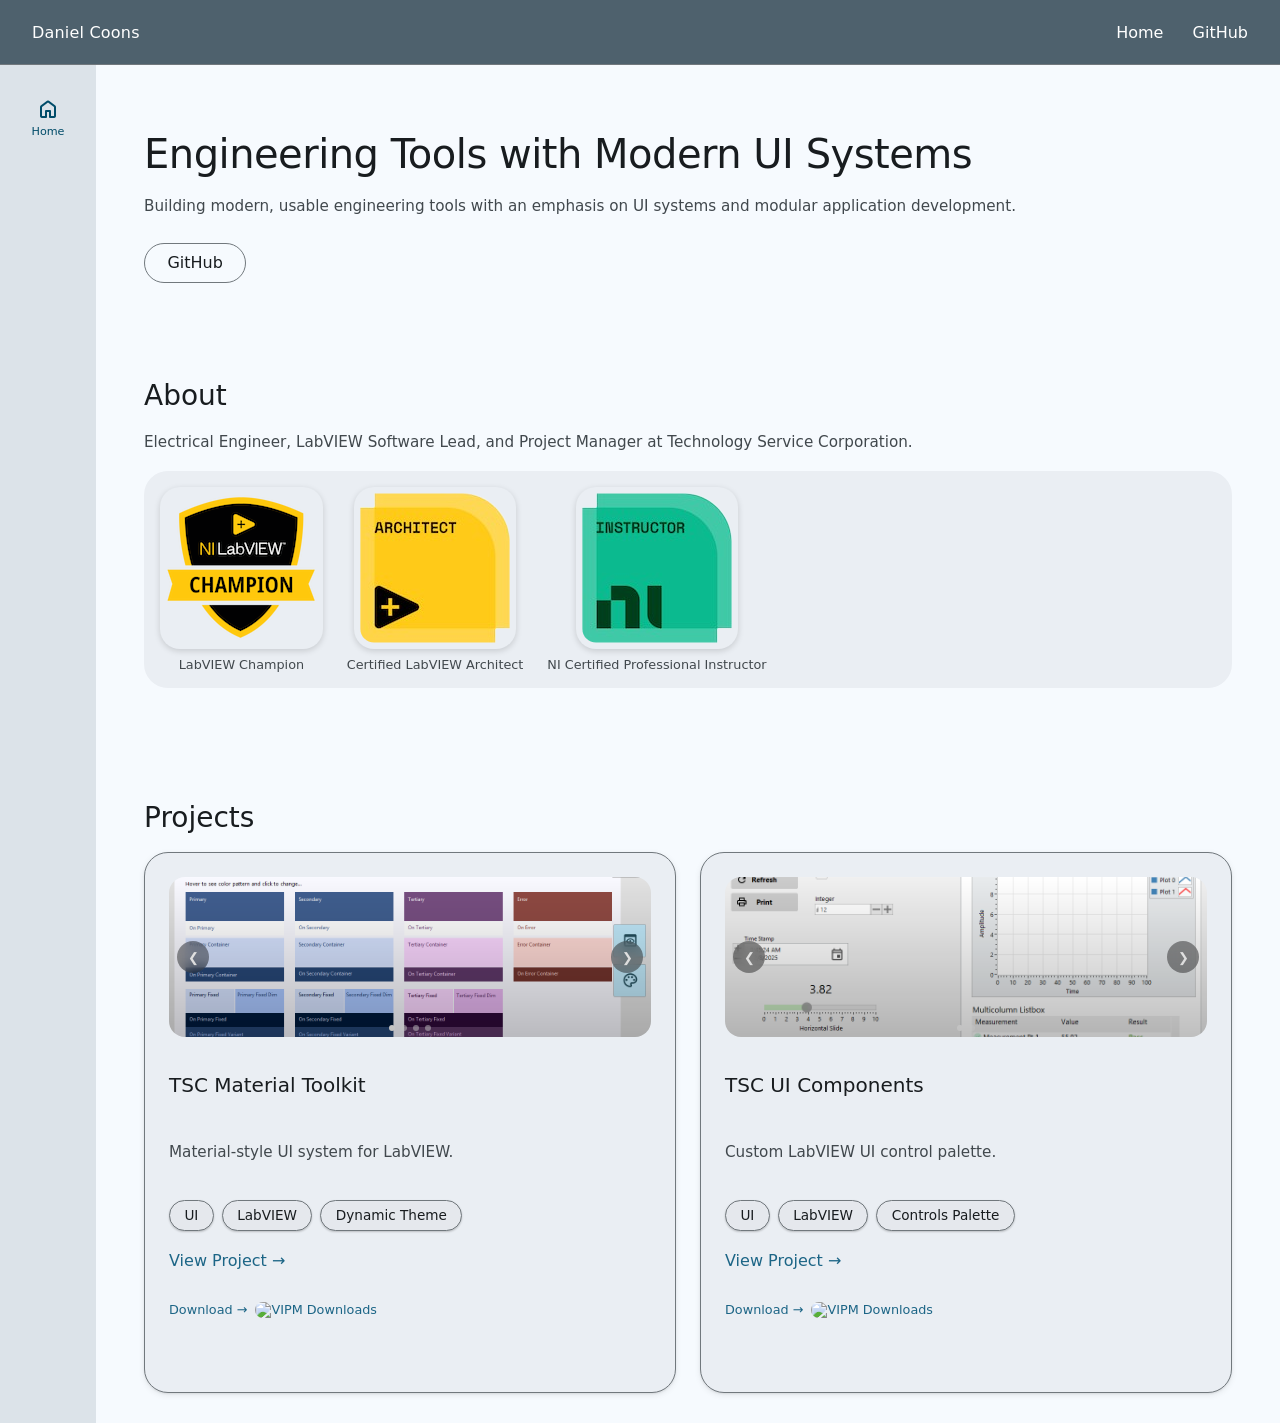
==== commit e40b701e: "round one ready for prime time maybe....." ====
--- a/index.html
+++ b/index.html
@@ -9,39 +9,38 @@
 </head>
 
 <body>
-
+  <!-- TOP BAR -->
 <header class="top-bar">
   <span class="title">Daniel Coons</span>
   <nav>
     <a href="./index.html">Home</a>
-    <a href="./components/buttons.html">Components</a>
+    <!--<a href="./components/buttons.html">Components</a> -->
     <a href="https://github.com/danielcoons">GitHub</a>
   </nav>
 </header>
 
+ <!-- NAV BAR -->
 <div class="app">
-
   <aside class="nav-rail">
     <a href="./index.html" class="nav-item active">
       <span class="material-symbols-rounded">home</span>
       <span class="label">Home</span>
     </a>
 
+    <!--
     <a href="./components/buttons.html" class="nav-item">
       <span class="material-symbols-rounded">buttons_alt</span>
       <span class="label">Buttons</span>
-    </a>
+    </a> -->
   </aside>
 
   <main class="content">
-
     <!-- HERO -->
     <section class="hero fade-in">
       <h1>Engineering Tools with Modern UI Systems</h1>
       <p>Building modern, usable engineering tools with an emphasis on UI systems and modular application development.</p>
 
       <div class="cta-row">
-        <a href="./components/buttons.html" class="btn filled">Design System</a>
         <a href="https://github.com/danielcoons" class="btn outlined">GitHub</a>
       </div>
     </section>
@@ -75,9 +74,8 @@
 
       <div class="grid">
 
-        <!-- CARD -->
+        <!-- CARD TSC MATERIAL -->
         <div class="card fade-in">
-
           <div class="carousel">
             <div class="carousel-track">
               <img src="./assets/images/project1/1.png" class="carousel-image active" loading="lazy">
@@ -88,7 +86,6 @@
 
             <button class="carousel-btn prev">&#10094;</button>
             <button class="carousel-btn next">&#10095;</button>
-
             <div class="carousel-dots"></div>
           </div>
 
@@ -104,26 +101,52 @@
           </div>
 
           <div class="card-actions">
-            <a href="#">View Project →</a>
-            <a href="#">Download →</a>
+            <div class="action-links">
+              <a href="https://github.com/danielcoons/tsc-material-theme" target="_blank">View Project →</a>
+            </div>
+            <div class="vipm-meta">
+              <a href="https://www.vipm.io/package/tsc_lib_tsc_material_theme/" target="_blank">Download →</a>
+              <a href="https://www.vipm.io/package/tsc_lib_tsc_material_theme/" target="_blank" class="vipm-badge">
+                <img src="https://www.vipm.io/package/tsc_lib_tsc_material_theme/badge.svg?metric=installs" alt="VIPM Downloads">
+              </a>
+            </div>
           </div>
         </div>
 
-        <!-- CARD -->
+        <!-- CARD TSC UI COMPONENTS -->
         <div class="card fade-in">
+          <div class="carousel">
+            <div class="carousel-track">
+              <img src="./assets/images/project2/1.png" class="carousel-image active" loading="lazy">
+              <img src="./assets/images/project2/2.png" class="carousel-image" loading="lazy">
+            </div>
+
+            <button class="carousel-btn prev">&#10094;</button>
+            <button class="carousel-btn next">&#10095;</button>
+            <div class="carousel-dots"></div>
+          </div>
+
           <div class="card-content">
             <h3>TSC UI Components</h3>
-            <p>Custom LabVIEW UI controls.</p>
+            <p>Custom LabVIEW UI control palette.</p>
 
             <div class="chip-row">
               <div class="chip">UI</div>
               <div class="chip">LabVIEW</div>
+              <div class="chip">Controls Palette</div>
             </div>
           </div>
 
           <div class="card-actions">
-            <a href="https://github.com/danielcoons/tsc-ui-components">View Project →</a>
-            <a href="#">Download →</a>
+            <div class="action-links">
+              <a href="https://github.com/danielcoons/tsc-ui-components" target="_blank">View Project →</a>
+            </div>
+            <div class="vipm-meta">
+              <a href="https://www.vipm.io/package/tsc_lib_tsc_ui_components/" target="_blank">Download →</a>
+              <a href="https://www.vipm.io/package/tsc_lib_tsc_ui_components/" target="_blank" class="vipm-badge">
+                <img src="https://www.vipm.io/package/tsc_lib_tsc_ui_components/badge.svg?metric=installs" alt="VIPM Downloads">
+              </a>
+            </div>
           </div>
         </div>
 
@@ -131,7 +154,7 @@
     </section>
 
     <!-- DESIGN SYSTEM -->
-    <section>
+    <!--<section>
       <h2>Design System</h2>
 
       <div class="card fade-in">
@@ -145,7 +168,7 @@
           <a href="./components/buttons.html">Browse Components →</a>
         </div>
       </div>
-    </section>
+    </section>-->
 
   </main>
 </div>
--- a/assets/css/styles.css
+++ b/assets/css/styles.css
@@ -211,6 +211,25 @@
 
 .top-bar nav a {
   margin-left: 1.5rem;
+  color: var(--on-secondary);
+  transition: color var(--transition);
+}
+
+.top-bar nav a:hover {
+  color: var(--on-secondary-container);
+}
+
+.top-bar nav a::after {
+  content: "";
+  position: absolute;
+  left: 0;
+  bottom: -2px;
+  width: 100%;
+  height: 1px;
+  background: var(--on-secondary);
+  transform: scaleX(0);
+  transform-origin: left;
+  transition: transform var(--transition);
 }
 
 /* =========================
@@ -227,7 +246,7 @@
 
 .nav-rail {
   width: 96px;
-  background: var(--surface);
+  background: var(--surface-variant);
   display: flex;
   flex-direction: column;
   align-items: center;
@@ -255,7 +274,7 @@
 }
 
 .nav-item.active {
-  color: var(--on-primary);
+  color: var(--on-primary-container);
 }
 
 .nav-item.active::before {
@@ -328,7 +347,6 @@
   align-items: stretch;
 }
 
-
 /* =========================
    CARDS
 ========================= */
@@ -345,7 +363,7 @@
   height: 100%; /* ensures full stretch */
   transition: var(--transition);
 
-   position: relative;
+  position: relative;
   z-index: 0;
 }
 
@@ -375,10 +393,15 @@
   margin-top: auto;
 
   display: flex;
+  flex-direction: column;
+  gap: 2rem;
+}
+/* Links row */
+.action-links {
+  display: flex;
   gap: 1rem;
   flex-wrap: wrap;
 }
-
 
 .card-content {
   display: flex;
@@ -388,6 +411,33 @@
 .card:hover {
   transform: translateY(-4px);
   box-shadow: 0 10px 24px rgba(0,0,0,0.2);
+}
+
+/* =========================
+   VIPM BADGE
+========================= */
+
+.vipm-badge img {
+  height: 28px;
+  border-radius: 8px;
+
+  transition:
+    transform var(--transition),
+    box-shadow var(--transition);
+}
+
+/* subtle hover lift */
+.vipm-badge:hover img {
+  transform: translateY(-2px);
+  box-shadow: 0 4px 10px rgba(0,0,0,0.25);
+}
+
+.vipm-meta {
+  display: flex;
+  align-items: center;
+  gap: 0.5rem;
+  font-size: 0.8rem;
+  color: var(--on-surface-variant);
 }
 
 /* =========================
